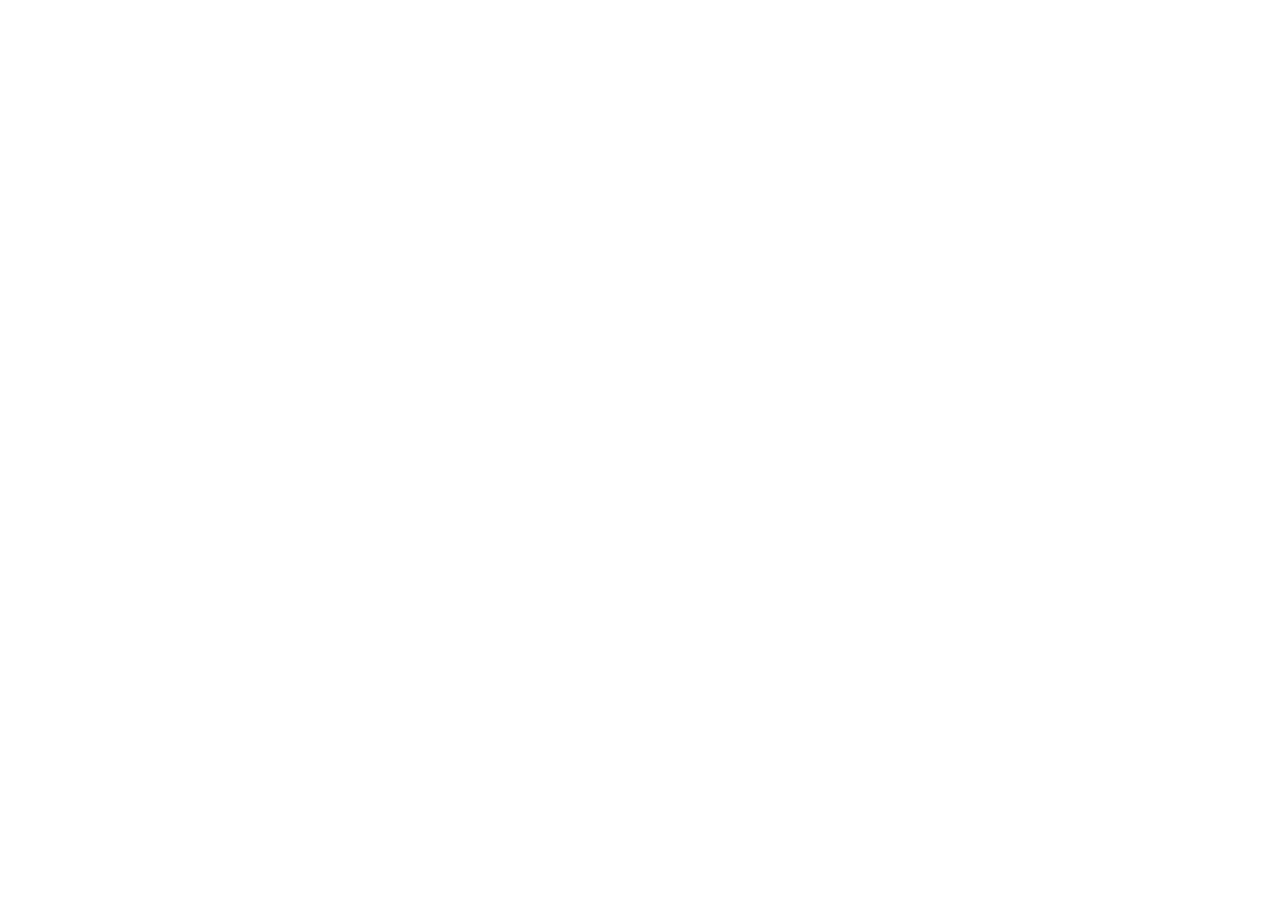
==== game.html @ b6fbd242 "first commit" ====
<!DOCTYPE html>
<html lang="en">
<head>
  <meta charset="UTF-8">
  <title>Crosshair Shooter</title>
  <link rel="stylesheet" href="style.css">
</head>
<body>

<div class="ui">
  <div>Time: <span id="time">60</span></div>
  <div>Score: <span id="score">0</span></div>
</div>

<canvas id="game"></canvas>

<script src="game.js"></script>
</body>
</html>
---- style.css ----
* {
  margin: 0;
  padding: 0;
  box-sizing: border-box;
}

body {
  overflow: hidden;
  font-family: Arial, sans-serif;
}

canvas {
  display: block;
}

.ui {
  position: fixed;
  top: 10px;
  left: 50%;
  transform: translateX(-50%);
  width: 300px;
  display: flex;
  justify-content: space-between;
  color: white;
  font-size: 18px;
  z-index: 10;
}
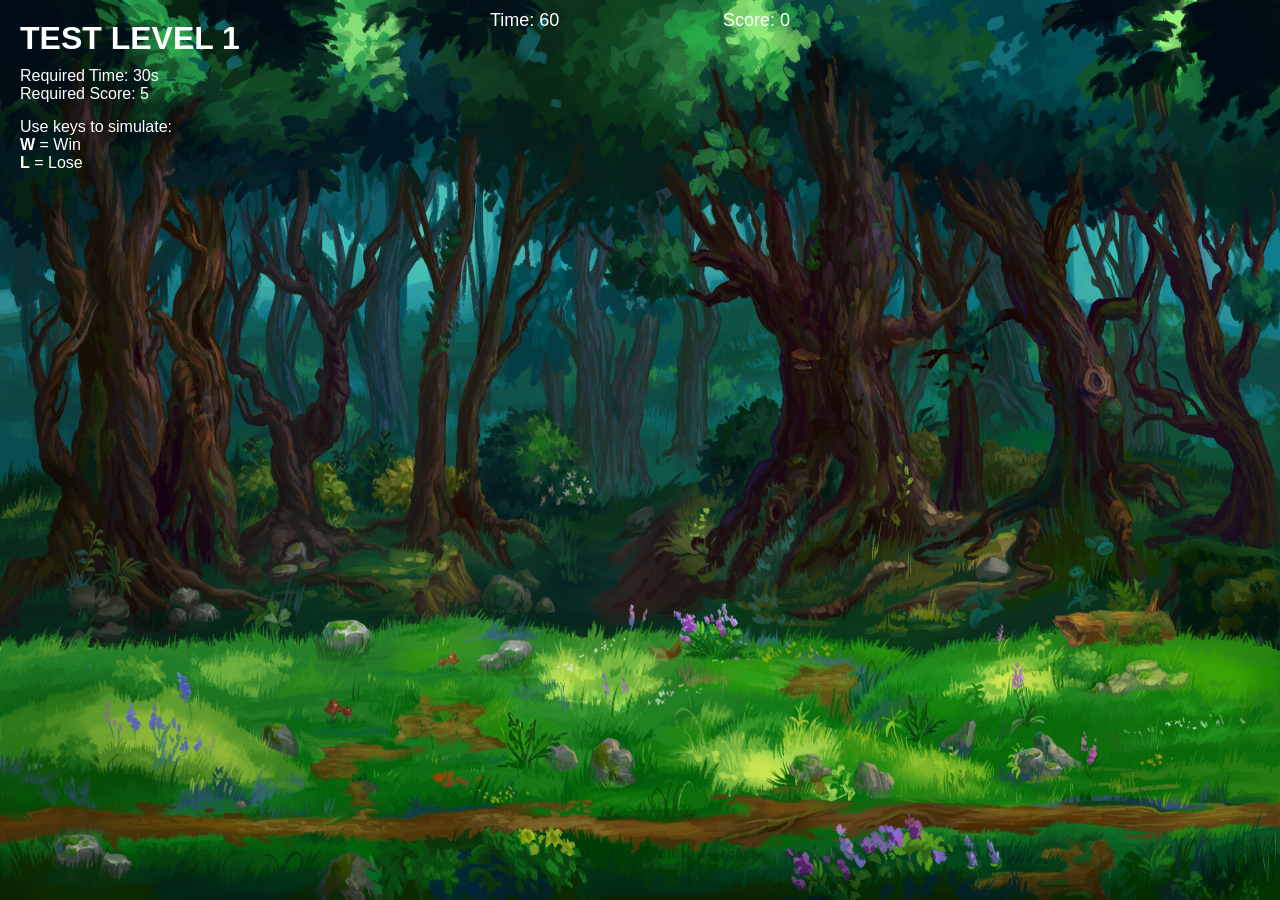
==== commit 797a0432: "feat:add in main_menu js features to clickable level in updatelevelselection function and in loadlev" ====
--- a/game.html
+++ b/game.html
@@ -13,6 +13,7 @@
 </div>
 
 <canvas id="game"></canvas>
+<div id="info" style="position:absolute;top:20px;left:20px;"></div>
 
 <script src="game.js"></script>
 </body>
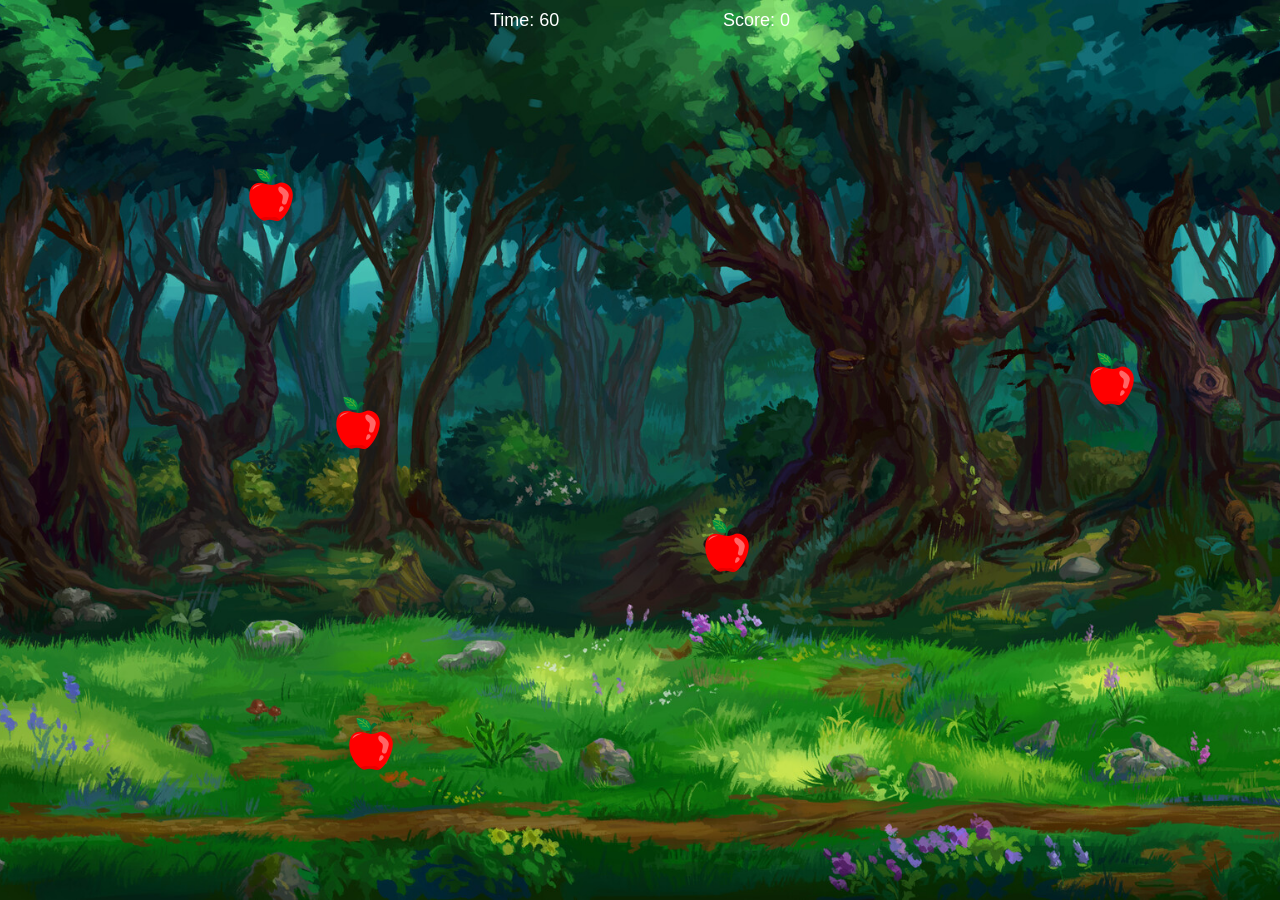
==== commit 3a915478: "Local changes before merge" ====
--- a/game.html
+++ b/game.html
@@ -12,9 +12,8 @@
   <div>Score: <span id="score">0</span></div>
 </div>
 
-<canvas id="game"></canvas>
-<div id="info" style="position:absolute;top:20px;left:20px;"></div>
+<div id="game"></div>
 
 <script src="game.js"></script>
 </body>
-</html>
+</html>
--- a/style.css
+++ b/style.css
@@ -7,10 +7,6 @@
 body {
   overflow: hidden;
   font-family: Arial, sans-serif;
-}
-
-canvas {
-  display: block;
 }
 
 .ui {
@@ -25,3 +21,22 @@
   font-size: 18px;
   z-index: 10;
 }
+
+#game{
+  width: 100vw;
+  height: 100vh;
+  background: url(images/bg.jpg) no-repeat center center/cover;
+  position: relative;
+  overflow: hidden; 
+}
+
+.apple {
+  position: absolute;
+  width: 60px;
+  height: 60px;
+  object-fit: contain;   
+}
+
+
+
+
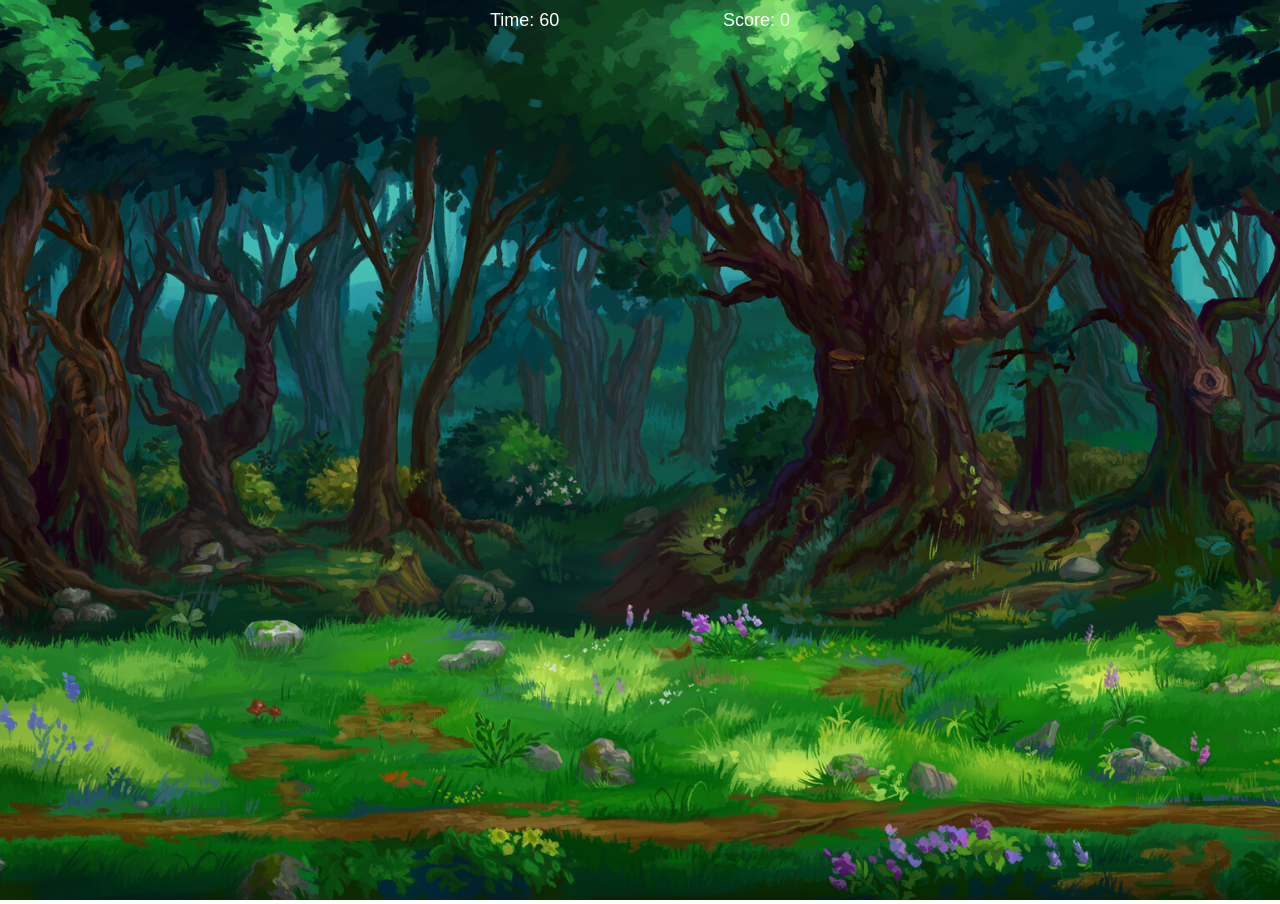
==== commit 0d68dbd7: "fix: resolve level unlock bug" ====
--- a/game.html
+++ b/game.html
@@ -12,8 +12,9 @@
   <div>Score: <span id="score">0</span></div>
 </div>
 
-<div id="game"></div>
+<canvas id="game"></canvas>
+
 
 <script src="game.js"></script>
 </body>
-</html>+</html>
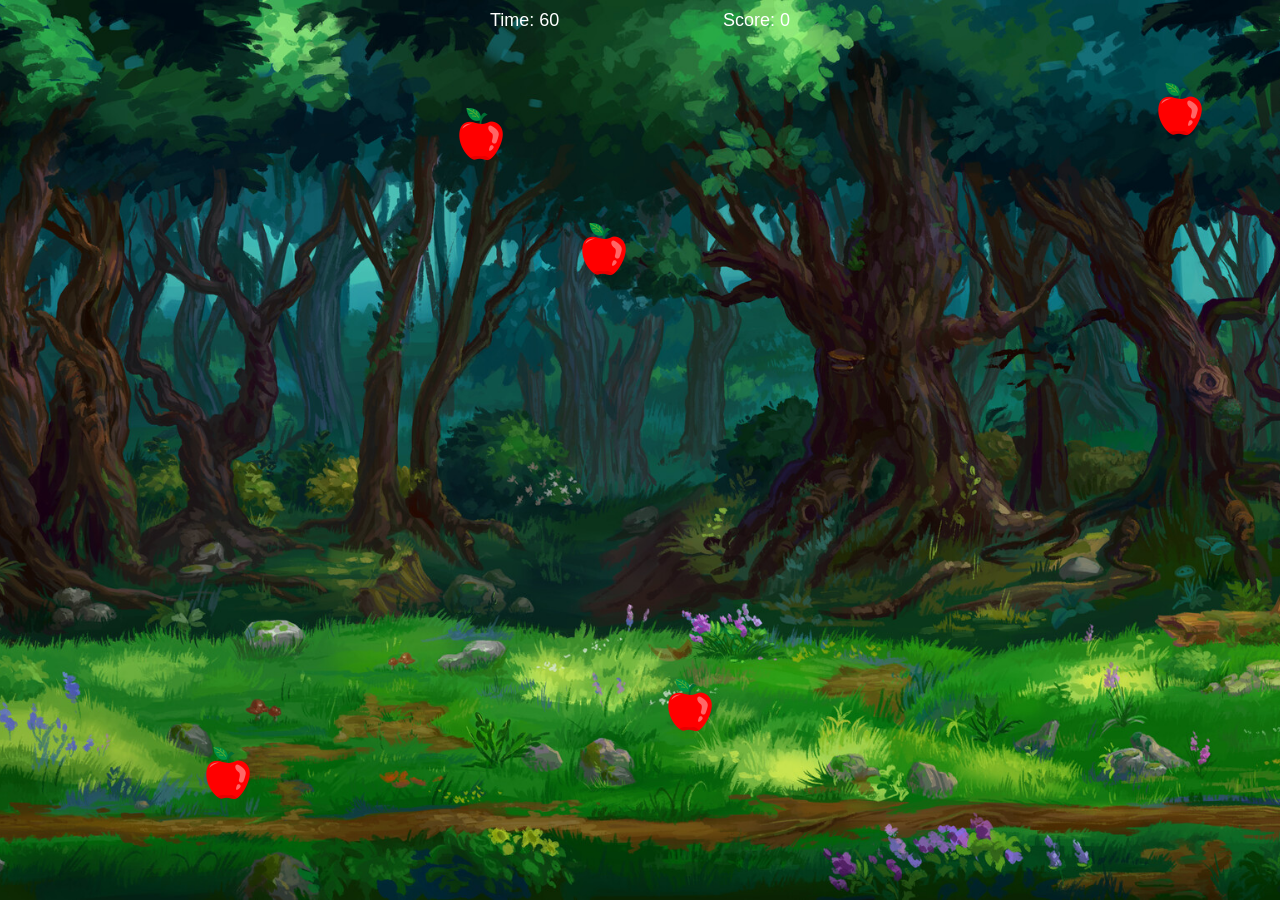
==== commit 4d7a7a3e: "fix conflicts after merge" ====
--- a/game.html
+++ b/game.html
@@ -12,9 +12,8 @@
   <div>Score: <span id="score">0</span></div>
 </div>
 
-<canvas id="game"></canvas>
-
+<div id="game"></div>
 
 <script src="game.js"></script>
 </body>
-</html>
+</html>
